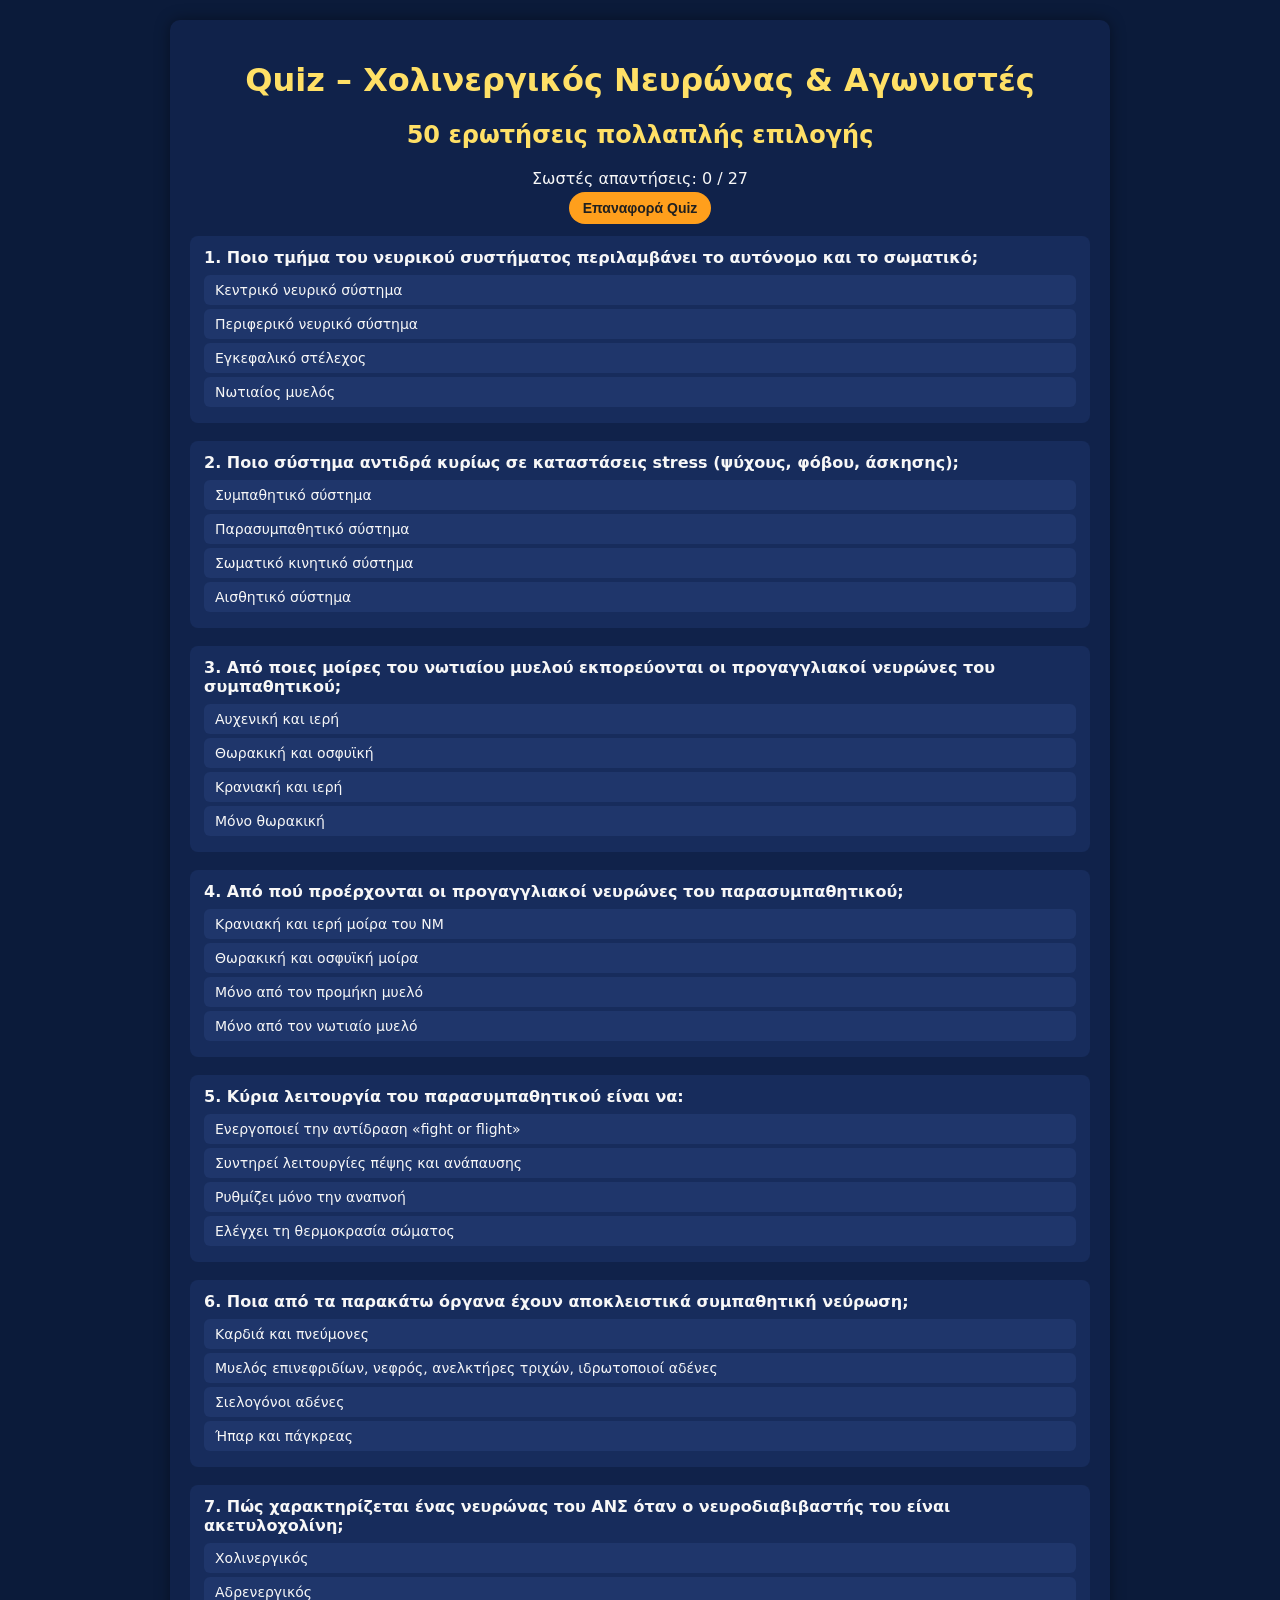
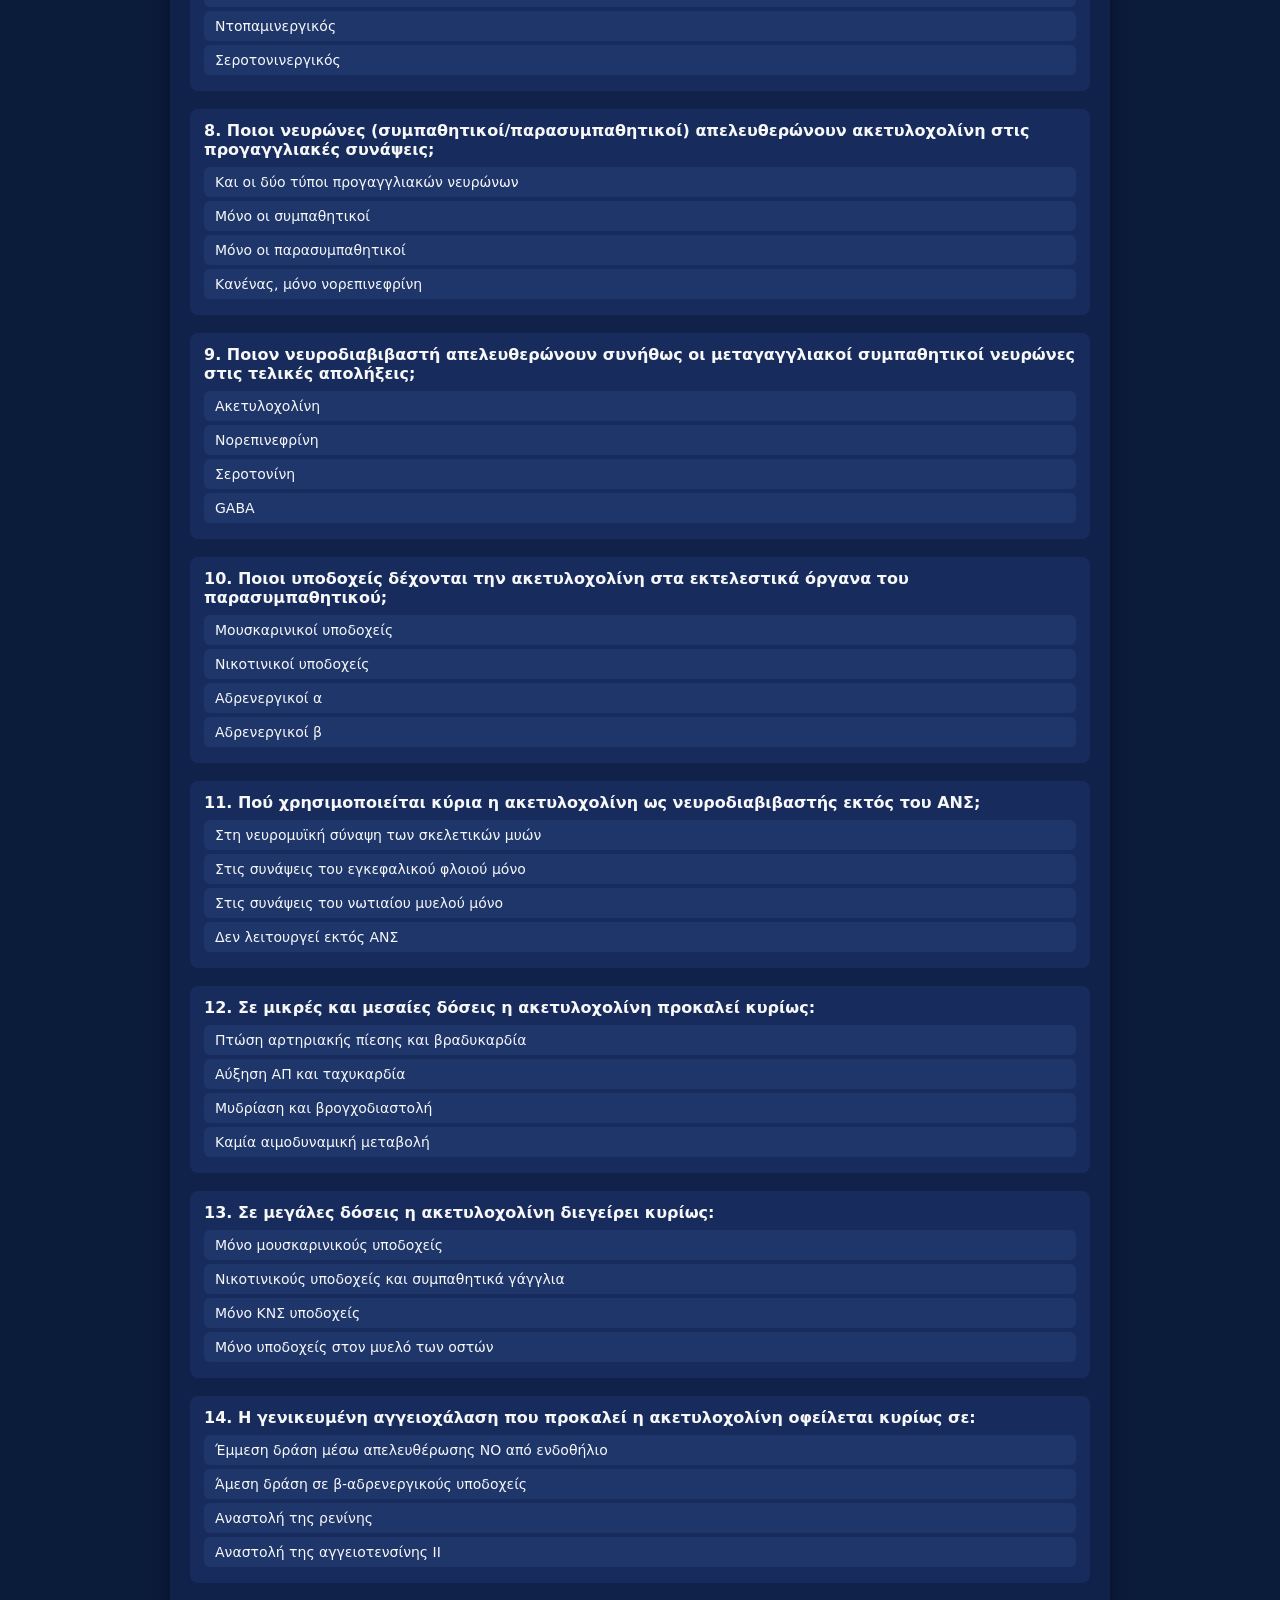
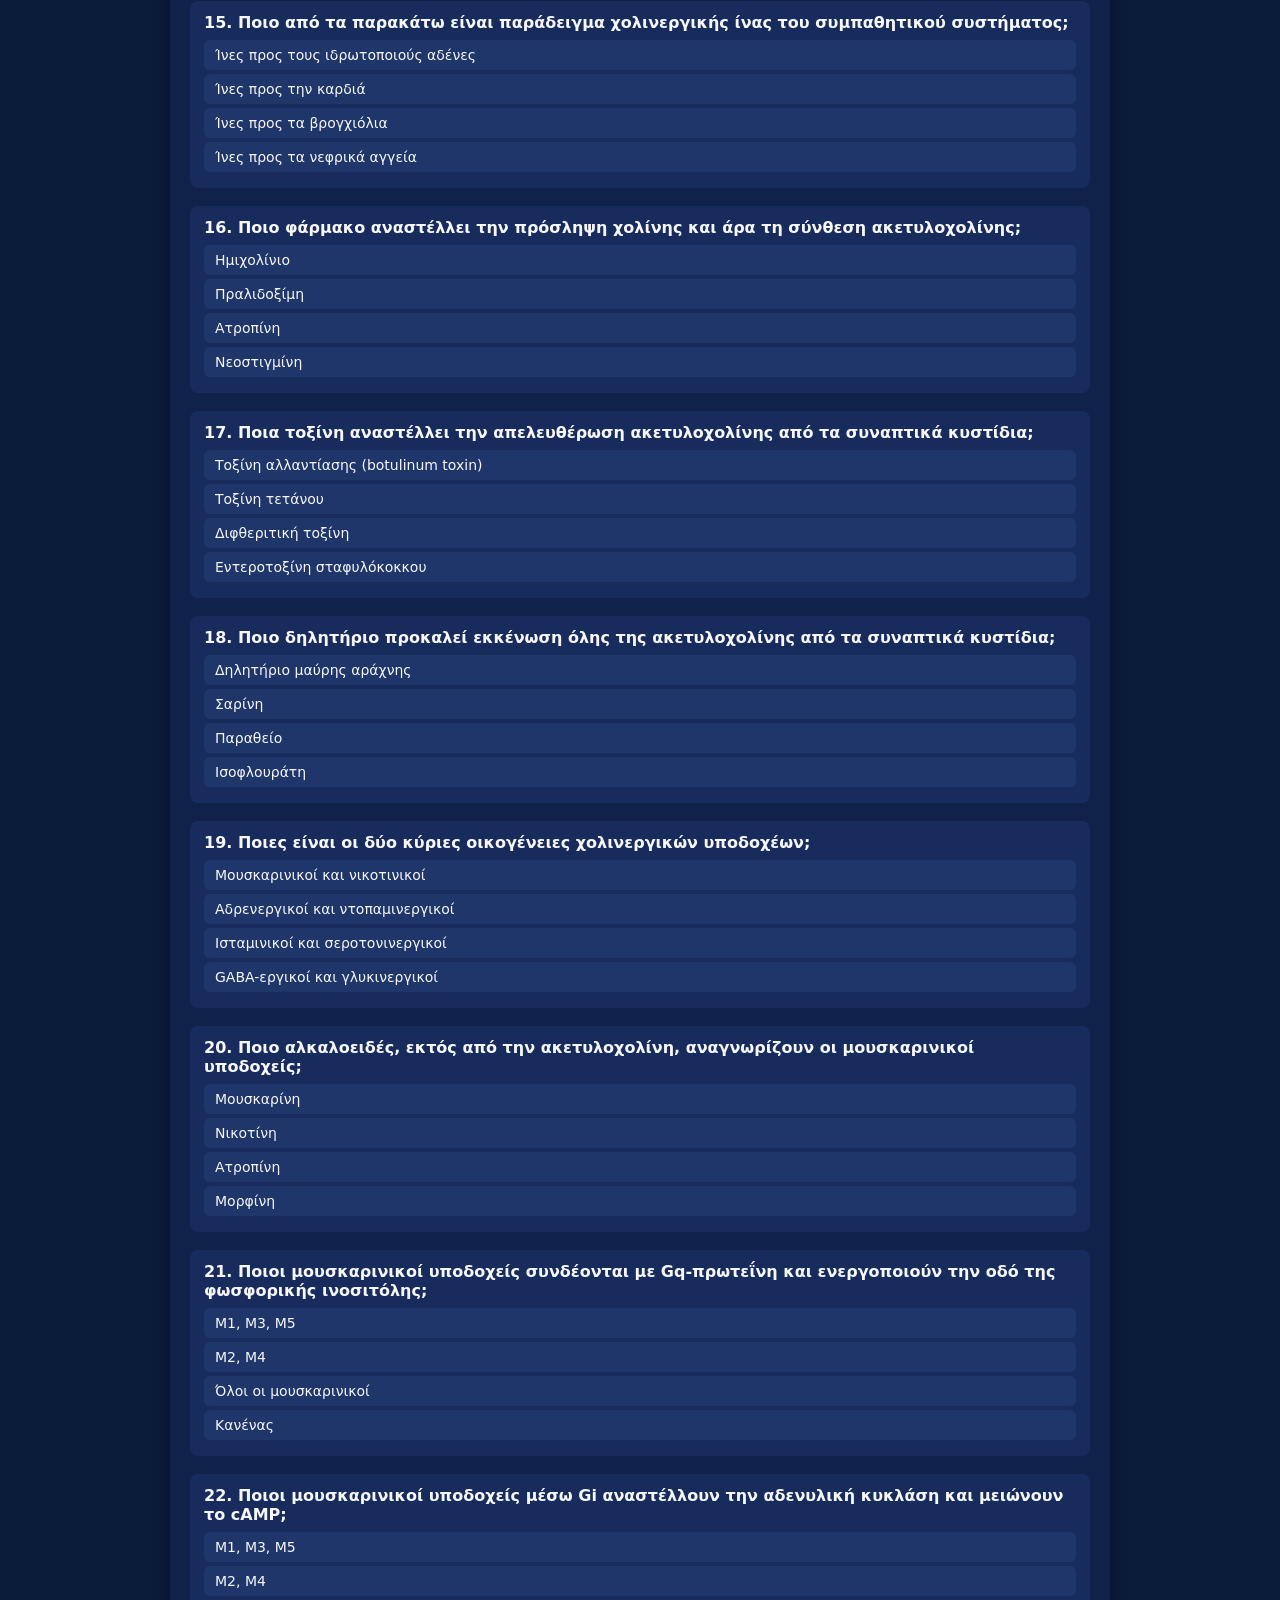
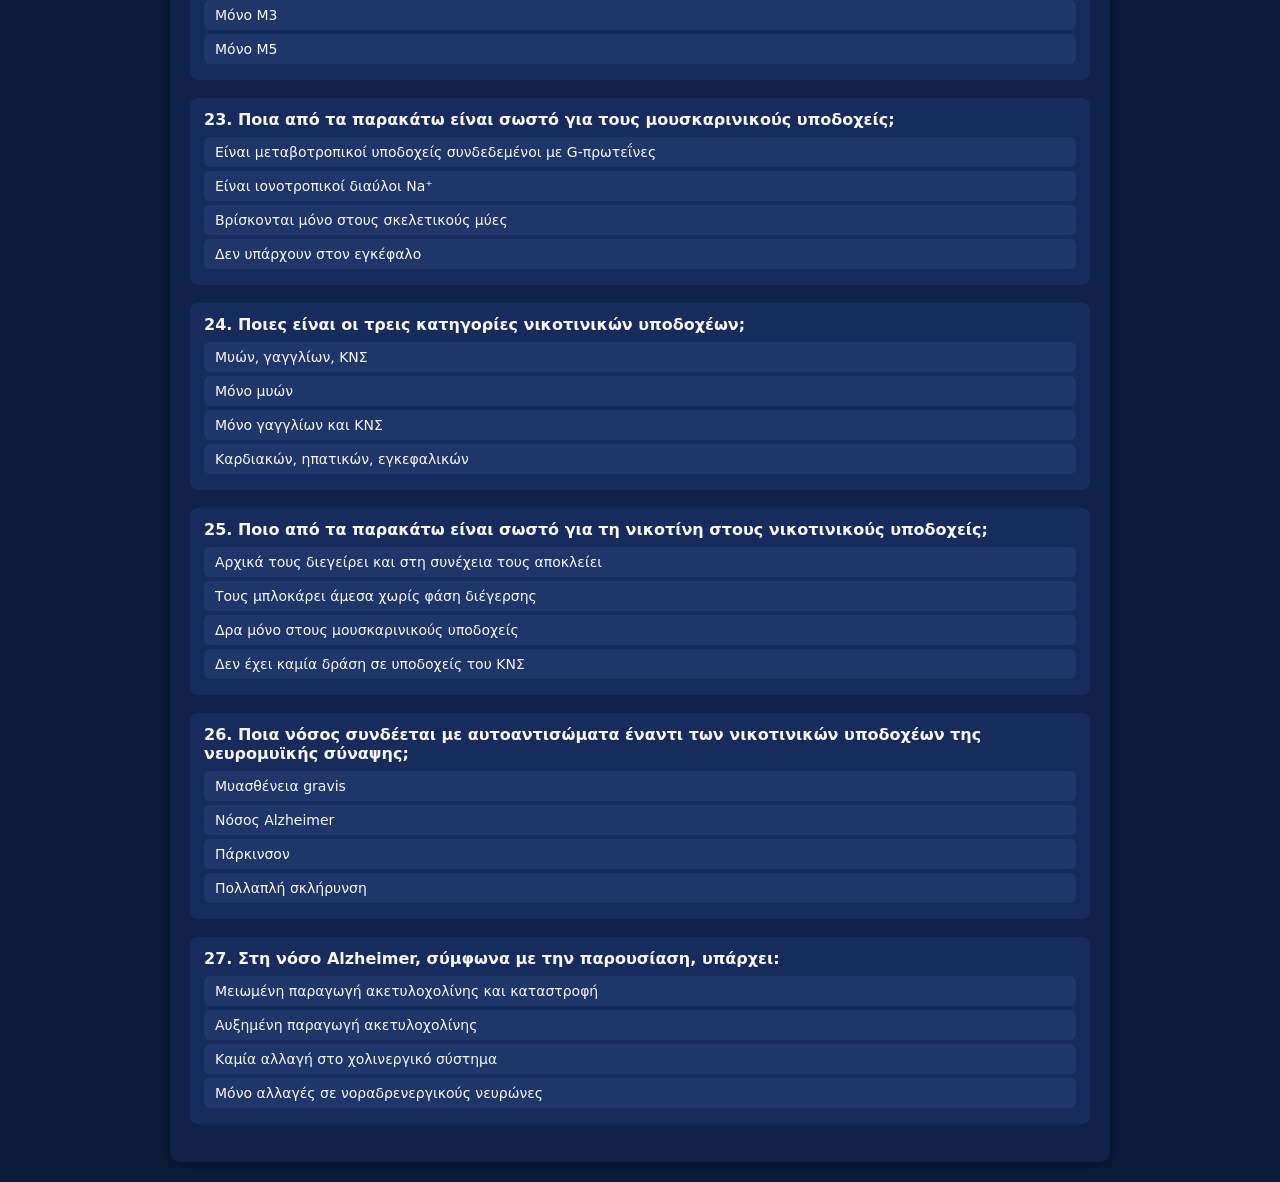
==== index.html @ ae6c9d4d "Add interactive behavior to quiz" ====
<!DOCTYPE html>
<html lang="el">
<head>
  <meta charset="UTF-8" />
  <title>Quiz – Χολινεργικός Νευρώνας & Αγωνιστές</title>
  <style>
    body {
      font-family: system-ui, -apple-system, BlinkMacSystemFont, "Segoe UI", sans-serif;
      background: #0b1b3a;
      color: #f7f7f7;
      margin: 0;
      padding: 20px;
    }
    h1, h2 {
      text-align: center;
      color: #ffe066;
    }
    .quiz-container {
      max-width: 900px;
      margin: 0 auto;
      background: #10224a;
      padding: 20px;
      border-radius: 10px;
      box-shadow: 0 0 15px rgba(0,0,0,0.4);
    }
    .question {
      margin-bottom: 18px;
      padding: 12px 14px;
      border-radius: 8px;
      background: #172c5c;
    }
    .question h3 {
      margin: 0 0 8px;
      font-size: 16px;
    }
    .options {
      list-style: none;
      padding: 0;
      margin: 0;
    }
    .option {
      margin: 4px 0;
      padding: 6px 10px;
      border-radius: 6px;
      background: #1f366b;
      cursor: pointer;
      border: 1px solid transparent;
      transition: background 0.2s, transform 0.1s, border 0.2s;
      font-size: 14px;
    }
    .option:hover {
      background: #26427f;
      transform: translateY(-1px);
    }
    .option.correct {
      background: #1f7a3a;
      border-color: #8fffae;
      color: #f9fff9;
    }
    .option.incorrect {
      background: #7a1f1f;
      border-color: #ff8f8f;
      color: #fff6f6;
    }
    .question.answered .option {
      cursor: default;
      pointer-events: none;
    }
    .feedback {
      margin-top: 4px;
      font-size: 13px;
      font-style: italic;
    }
    .feedback.correct-text {
      color: #8fffae;
    }
    .feedback.incorrect-text {
      color: #ffb3b3;
    }
    .score-box {
      text-align: center;
      margin: 16px 0 8px;
      font-size: 16px;
    }
    .btn {
      display: inline-block;
      margin: 4px;
      padding: 8px 14px;
      border-radius: 999px;
      border: none;
      cursor: pointer;
      background: #ff9f1c;
      color: #202020;
      font-weight: 600;
      font-size: 14px;
    }
    .btn:hover {
      background: #ffbf69;
    }
  </style>
</head>
<body>
  <div class="quiz-container">
    <h1>Quiz – Χολινεργικός Νευρώνας &amp; Αγωνιστές</h1>
    <h2>50 ερωτήσεις πολλαπλής επιλογής</h2>

    <div class="score-box">
      Σωστές απαντήσεις: <span id="score">0</span> / <span id="totalQuestions">0</span>
      <br />
      <button class="btn" id="resetBtn">Επαναφορά Quiz</button>
    </div>

    <!-- Q1 -->
    <div class="question" data-question-id="1">
      <h3>1. Ποιο τμήμα του νευρικού συστήματος περιλαμβάνει το αυτόνομο και το σωματικό;</h3>
      <ul class="options">
        <li class="option" data-correct="false">Κεντρικό νευρικό σύστημα</li>
        <li class="option" data-correct="true">Περιφερικό νευρικό σύστημα</li>
        <li class="option" data-correct="false">Εγκεφαλικό στέλεχος</li>
        <li class="option" data-correct="false">Νωτιαίος μυελός</li>
      </ul>
      <div class="feedback"></div>
    </div>

    <!-- Q2 -->
    <div class="question" data-question-id="2">
      <h3>2. Ποιο σύστημα αντιδρά κυρίως σε καταστάσεις stress (ψύχους, φόβου, άσκησης);</h3>
      <ul class="options">
        <li class="option" data-correct="true">Συμπαθητικό σύστημα</li>
        <li class="option" data-correct="false">Παρασυμπαθητικό σύστημα</li>
        <li class="option" data-correct="false">Σωματικό κινητικό σύστημα</li>
        <li class="option" data-correct="false">Αισθητικό σύστημα</li>
      </ul>
      <div class="feedback"></div>
    </div>

    <!-- Q3 -->
    <div class="question" data-question-id="3">
      <h3>3. Από ποιες μοίρες του νωτιαίου μυελού εκπορεύονται οι προγαγγλιακοί νευρώνες του συμπαθητικού;</h3>
      <ul class="options">
        <li class="option" data-correct="false">Αυχενική και ιερή</li>
        <li class="option" data-correct="true">Θωρακική και οσφυϊκή</li>
        <li class="option" data-correct="false">Κρανιακή και ιερή</li>
        <li class="option" data-correct="false">Μόνο θωρακική</li>
      </ul>
      <div class="feedback"></div>
    </div>

    <!-- Q4 -->
    <div class="question" data-question-id="4">
      <h3>4. Από πού προέρχονται οι προγαγγλιακοί νευρώνες του παρασυμπαθητικού;</h3>
      <ul class="options">
        <li class="option" data-correct="true">Κρανιακή και ιερή μοίρα του ΝΜ</li>
        <li class="option" data-correct="false">Θωρακική και οσφυϊκή μοίρα</li>
        <li class="option" data-correct="false">Μόνο από τον προμήκη μυελό</li>
        <li class="option" data-correct="false">Μόνο από τον νωτιαίο μυελό</li>
      </ul>
      <div class="feedback"></div>
    </div>

    <!-- Q5 -->
    <div class="question" data-question-id="5">
      <h3>5. Κύρια λειτουργία του παρασυμπαθητικού είναι να:</h3>
      <ul class="options">
        <li class="option" data-correct="false">Ενεργοποιεί την αντίδραση «fight or flight»</li>
        <li class="option" data-correct="true">Συντηρεί λειτουργίες πέψης και ανάπαυσης</li>
        <li class="option" data-correct="false">Ρυθμίζει μόνο την αναπνοή</li>
        <li class="option" data-correct="false">Ελέγχει τη θερμοκρασία σώματος</li>
      </ul>
      <div class="feedback"></div>
    </div>

    <!-- Q6 -->
    <div class="question" data-question-id="6">
      <h3>6. Ποια από τα παρακάτω όργανα έχουν αποκλειστικά συμπαθητική νεύρωση;</h3>
      <ul class="options">
        <li class="option" data-correct="false">Καρδιά και πνεύμονες</li>
        <li class="option" data-correct="true">Μυελός επινεφριδίων, νεφρός, ανελκτήρες τριχών, ιδρωτοποιοί αδένες</li>
        <li class="option" data-correct="false">Σιελογόνοι αδένες</li>
        <li class="option" data-correct="false">Ήπαρ και πάγκρεας</li>
      </ul>
      <div class="feedback"></div>
    </div>

    <!-- Q7 -->
    <div class="question" data-question-id="7">
      <h3>7. Πώς χαρακτηρίζεται ένας νευρώνας του ΑΝΣ όταν ο νευροδιαβιβαστής του είναι ακετυλοχολίνη;</h3>
      <ul class="options">
        <li class="option" data-correct="true">Χολινεργικός</li>
        <li class="option" data-correct="false">Αδρενεργικός</li>
        <li class="option" data-correct="false">Ντοπαμινεργικός</li>
        <li class="option" data-correct="false">Σεροτονινεργικός</li>
      </ul>
      <div class="feedback"></div>
    </div>

    <!-- Q8 -->
    <div class="question" data-question-id="8">
      <h3>8. Ποιοι νευρώνες (συμπαθητικοί/παρασυμπαθητικοί) απελευθερώνουν ακετυλοχολίνη στις προγαγγλιακές συνάψεις;</h3>
      <ul class="options">
        <li class="option" data-correct="true">Και οι δύο τύποι προγαγγλιακών νευρώνων</li>
        <li class="option" data-correct="false">Μόνο οι συμπαθητικοί</li>
        <li class="option" data-correct="false">Μόνο οι παρασυμπαθητικοί</li>
        <li class="option" data-correct="false">Κανένας, μόνο νορεπινεφρίνη</li>
      </ul>
      <div class="feedback"></div>
    </div>

    <!-- Q9 -->
    <div class="question" data-question-id="9">
      <h3>9. Ποιον νευροδιαβιβαστή απελευθερώνουν συνήθως οι μεταγαγγλιακοί συμπαθητικοί νευρώνες στις τελικές απολήξεις;</h3>
      <ul class="options">
        <li class="option" data-correct="false">Ακετυλοχολίνη</li>
        <li class="option" data-correct="true">Νορεπινεφρίνη</li>
        <li class="option" data-correct="false">Σεροτονίνη</li>
        <li class="option" data-correct="false">GABA</li>
      </ul>
      <div class="feedback"></div>
    </div>

    <!-- Q10 -->
    <div class="question" data-question-id="10">
      <h3>10. Ποιοι υποδοχείς δέχονται την ακετυλοχολίνη στα εκτελεστικά όργανα του παρασυμπαθητικού;</h3>
      <ul class="options">
        <li class="option" data-correct="true">Μουσκαρινικοί υποδοχείς</li>
        <li class="option" data-correct="false">Νικοτινικοί υποδοχείς</li>
        <li class="option" data-correct="false">Αδρενεργικοί α</li>
        <li class="option" data-correct="false">Αδρενεργικοί β</li>
      </ul>
      <div class="feedback"></div>
    </div>

    <!-- Q11 -->
    <div class="question" data-question-id="11">
      <h3>11. Πού χρησιμοποιείται κύρια η ακετυλοχολίνη ως νευροδιαβιβαστής εκτός του ΑΝΣ;</h3>
      <ul class="options">
        <li class="option" data-correct="true">Στη νευρομυϊκή σύναψη των σκελετικών μυών</li>
        <li class="option" data-correct="false">Στις συνάψεις του εγκεφαλικού φλοιού μόνο</li>
        <li class="option" data-correct="false">Στις συνάψεις του νωτιαίου μυελού μόνο</li>
        <li class="option" data-correct="false">Δεν λειτουργεί εκτός ΑΝΣ</li>
      </ul>
      <div class="feedback"></div>
    </div>

    <!-- Q12 -->
    <div class="question" data-question-id="12">
      <h3>12. Σε μικρές και μεσαίες δόσεις η ακετυλοχολίνη προκαλεί κυρίως:</h3>
      <ul class="options">
        <li class="option" data-correct="true">Πτώση αρτηριακής πίεσης και βραδυκαρδία</li>
        <li class="option" data-correct="false">Αύξηση ΑΠ και ταχυκαρδία</li>
        <li class="option" data-correct="false">Μυδρίαση και βρογχοδιαστολή</li>
        <li class="option" data-correct="false">Καμία αιμοδυναμική μεταβολή</li>
      </ul>
      <div class="feedback"></div>
    </div>

    <!-- Q13 -->
    <div class="question" data-question-id="13">
      <h3>13. Σε μεγάλες δόσεις η ακετυλοχολίνη διεγείρει κυρίως:</h3>
      <ul class="options">
        <li class="option" data-correct="false">Μόνο μουσκαρινικούς υποδοχείς</li>
        <li class="option" data-correct="true">Νικοτινικούς υποδοχείς και συμπαθητικά γάγγλια</li>
        <li class="option" data-correct="false">Μόνο ΚΝΣ υποδοχείς</li>
        <li class="option" data-correct="false">Μόνο υποδοχείς στον μυελό των οστών</li>
      </ul>
      <div class="feedback"></div>
    </div>

    <!-- Q14 -->
    <div class="question" data-question-id="14">
      <h3>14. Η γενικευμένη αγγειοχάλαση που προκαλεί η ακετυλοχολίνη οφείλεται κυρίως σε:</h3>
      <ul class="options">
        <li class="option" data-correct="true">Έμμεση δράση μέσω απελευθέρωσης ΝΟ από ενδοθήλιο</li>
        <li class="option" data-correct="false">Άμεση δράση σε β-αδρενεργικούς υποδοχείς</li>
        <li class="option" data-correct="false">Αναστολή της ρενίνης</li>
        <li class="option" data-correct="false">Αναστολή της αγγειοτενσίνης ΙΙ</li>
      </ul>
      <div class="feedback"></div>
    </div>

    <!-- Q15 -->
    <div class="question" data-question-id="15">
      <h3>15. Ποιο από τα παρακάτω είναι παράδειγμα χολινεργικής ίνας του συμπαθητικού συστήματος;</h3>
      <ul class="options">
        <li class="option" data-correct="true">Ίνες προς τους ιδρωτοποιούς αδένες</li>
        <li class="option" data-correct="false">Ίνες προς την καρδιά</li>
        <li class="option" data-correct="false">Ίνες προς τα βρογχιόλια</li>
        <li class="option" data-correct="false">Ίνες προς τα νεφρικά αγγεία</li>
      </ul>
      <div class="feedback"></div>
    </div>

    <!-- Q16 -->
    <div class="question" data-question-id="16">
      <h3>16. Ποιο φάρμακο αναστέλλει την πρόσληψη χολίνης και άρα τη σύνθεση ακετυλοχολίνης;</h3>
      <ul class="options">
        <li class="option" data-correct="true">Ημιχολίνιο</li>
        <li class="option" data-correct="false">Πραλιδοξίμη</li>
        <li class="option" data-correct="false">Ατροπίνη</li>
        <li class="option" data-correct="false">Νεοστιγμίνη</li>
      </ul>
      <div class="feedback"></div>
    </div>

    <!-- Q17 -->
    <div class="question" data-question-id="17">
      <h3>17. Ποια τοξίνη αναστέλλει την απελευθέρωση ακετυλοχολίνης από τα συναπτικά κυστίδια;</h3>
      <ul class="options">
        <li class="option" data-correct="true">Τοξίνη αλλαντίασης (botulinum toxin)</li>
        <li class="option" data-correct="false">Τοξίνη τετάνου</li>
        <li class="option" data-correct="false">Διφθεριτική τοξίνη</li>
        <li class="option" data-correct="false">Εντεροτοξίνη σταφυλόκοκκου</li>
      </ul>
      <div class="feedback"></div>
    </div>

    <!-- Q18 -->
    <div class="question" data-question-id="18">
      <h3>18. Ποιο δηλητήριο προκαλεί εκκένωση όλης της ακετυλοχολίνης από τα συναπτικά κυστίδια;</h3>
      <ul class="options">
        <li class="option" data-correct="true">Δηλητήριο μαύρης αράχνης</li>
        <li class="option" data-correct="false">Σαρίνη</li>
        <li class="option" data-correct="false">Παραθείο</li>
        <li class="option" data-correct="false">Ισοφλουράτη</li>
      </ul>
      <div class="feedback"></div>
    </div>

    <!-- Q19 -->
    <div class="question" data-question-id="19">
      <h3>19. Ποιες είναι οι δύο κύριες οικογένειες χολινεργικών υποδοχέων;</h3>
      <ul class="options">
        <li class="option" data-correct="true">Μουσκαρινικοί και νικοτινικοί</li>
        <li class="option" data-correct="false">Αδρενεργικοί και ντοπαμινεργικοί</li>
        <li class="option" data-correct="false">Ισταμινικοί και σεροτονινεργικοί</li>
        <li class="option" data-correct="false">GABA-εργικοί και γλυκινεργικοί</li>
      </ul>
      <div class="feedback"></div>
    </div>

    <!-- Q20 -->
    <div class="question" data-question-id="20">
      <h3>20. Ποιο αλκαλοειδές, εκτός από την ακετυλοχολίνη, αναγνωρίζουν οι μουσκαρινικοί υποδοχείς;</h3>
      <ul class="options">
        <li class="option" data-correct="true">Μουσκαρίνη</li>
        <li class="option" data-correct="false">Νικοτίνη</li>
        <li class="option" data-correct="false">Ατροπίνη</li>
        <li class="option" data-correct="false">Μορφίνη</li>
      </ul>
      <div class="feedback"></div>
    </div>

    <!-- Q21 -->
    <div class="question" data-question-id="21">
      <h3>21. Ποιοι μουσκαρινικοί υποδοχείς συνδέονται με Gq-πρωτεΐνη και ενεργοποιούν την οδό της φωσφορικής ινοσιτόλης;</h3>
      <ul class="options">
        <li class="option" data-correct="true">M1, M3, M5</li>
        <li class="option" data-correct="false">M2, M4</li>
        <li class="option" data-correct="false">Όλοι οι μουσκαρινικοί</li>
        <li class="option" data-correct="false">Κανένας</li>
      </ul>
      <div class="feedback"></div>
    </div>

    <!-- Q22 -->
    <div class="question" data-question-id="22">
      <h3>22. Ποιοι μουσκαρινικοί υποδοχείς μέσω Gi αναστέλλουν την αδενυλική κυκλάση και μειώνουν το cAMP;</h3>
      <ul class="options">
        <li class="option" data-correct="false">M1, M3, M5</li>
        <li class="option" data-correct="true">M2, M4</li>
        <li class="option" data-correct="false">Μόνο M3</li>
        <li class="option" data-correct="false">Μόνο M5</li>
      </ul>
      <div class="feedback"></div>
    </div>

    <!-- Q23 -->
    <div class="question" data-question-id="23">
      <h3>23. Ποια από τα παρακάτω είναι σωστό για τους μουσκαρινικούς υποδοχείς;</h3>
      <ul class="options">
        <li class="option" data-correct="true">Είναι μεταβοτροπικοί υποδοχείς συνδεδεμένοι με G-πρωτεΐνες</li>
        <li class="option" data-correct="false">Είναι ιονοτροπικοί διαύλοι Na⁺</li>
        <li class="option" data-correct="false">Βρίσκονται μόνο στους σκελετικούς μύες</li>
        <li class="option" data-correct="false">Δεν υπάρχουν στον εγκέφαλο</li>
      </ul>
      <div class="feedback"></div>
    </div>

    <!-- Q24 -->
    <div class="question" data-question-id="24">
      <h3>24. Ποιες είναι οι τρεις κατηγορίες νικοτινικών υποδοχέων;</h3>
      <ul class="options">
        <li class="option" data-correct="true">Μυών, γαγγλίων, ΚΝΣ</li>
        <li class="option" data-correct="false">Μόνο μυών</li>
        <li class="option" data-correct="false">Μόνο γαγγλίων και ΚΝΣ</li>
        <li class="option" data-correct="false">Καρδιακών, ηπατικών, εγκεφαλικών</li>
      </ul>
      <div class="feedback"></div>
    </div>

    <!-- Q25 -->
    <div class="question" data-question-id="25">
      <h3>25. Ποιο από τα παρακάτω είναι σωστό για τη νικοτίνη στους νικοτινικούς υποδοχείς;</h3>
      <ul class="options">
        <li class="option" data-correct="true">Αρχικά τους διεγείρει και στη συνέχεια τους αποκλείει</li>
        <li class="option" data-correct="false">Τους μπλοκάρει άμεσα χωρίς φάση διέγερσης</li>
        <li class="option" data-correct="false">Δρα μόνο στους μουσκαρινικούς υποδοχείς</li>
        <li class="option" data-correct="false">Δεν έχει καμία δράση σε υποδοχείς του ΚΝΣ</li>
      </ul>
      <div class="feedback"></div>
    </div>

    <!-- Q26 -->
    <div class="question" data-question-id="26">
      <h3>26. Ποια νόσος συνδέεται με αυτοαντισώματα έναντι των νικοτινικών υποδοχέων της νευρομυϊκής σύναψης;</h3>
      <ul class="options">
        <li class="option" data-correct="true">Μυασθένεια gravis</li>
        <li class="option" data-correct="false">Νόσος Alzheimer</li>
        <li class="option" data-correct="false">Πάρκινσον</li>
        <li class="option" data-correct="false">Πολλαπλή σκλήρυνση</li>
      </ul>
      <div class="feedback"></div>
    </div>

    <!-- Q27 -->
    <div class="question" data-question-id="27">
      <h3>27. Στη νόσο Alzheimer, σύμφωνα με την παρουσίαση, υπάρχει:</h3>
      <ul class="options">
        <li class="option" data-correct="true">Μειωμένη παραγωγή ακετυλοχολίνης και καταστροφή</li>
        <li class="option" data-correct="false">Αυξημένη παραγωγή ακετυλοχολίνης</li>
        <li class="option" data-correct="false">Καμία αλλαγή στο χολινεργικό σύστημα</li>
        <li class="option" data-correct="false">Μόνο αλλαγές σε νοραδρενεργικούς νευρώνες</li>
      </ul>
      <div class="feedback"></div>
    </div>

  </div>

  <script>
    const questions = Array.from(document.querySelectorAll('.question'));
    const scoreSpan = document.getElementById('score');
    const totalSpan = document.getElementById('totalQuestions');
    const resetBtn = document.getElementById('resetBtn');

    let score = 0;
    const totalQuestions = questions.length;
    totalSpan.textContent = totalQuestions;

    const updateScore = () => {
      scoreSpan.textContent = score;
    };

    const addFeedbackText = (feedbackEl, isCorrect) => {
      feedbackEl.textContent = isCorrect ? 'Σωστή απάντηση!' : 'Λάθος απάντηση. Δείτε την σωστή επιλογή.';
      feedbackEl.classList.remove('correct-text', 'incorrect-text');
      feedbackEl.classList.add(isCorrect ? 'correct-text' : 'incorrect-text');
    };

    const handleOptionClick = (event) => {
      const option = event.currentTarget;
      const question = option.closest('.question');

      if (question.classList.contains('answered')) {
        return;
      }

      const isCorrect = option.dataset.correct === 'true';
      const feedbackEl = question.querySelector('.feedback');

      question.classList.add('answered');
      option.classList.add(isCorrect ? 'correct' : 'incorrect');

      if (!isCorrect) {
        const correctOption = question.querySelector('.option[data-correct="true"]');
        if (correctOption) {
          correctOption.classList.add('correct');
        }
      } else {
        score += 1;
        updateScore();
      }

      addFeedbackText(feedbackEl, isCorrect);
    };

    const resetQuiz = () => {
      score = 0;
      updateScore();

      questions.forEach((question) => {
        question.classList.remove('answered');
        const feedbackEl = question.querySelector('.feedback');
        feedbackEl.textContent = '';
        feedbackEl.classList.remove('correct-text', 'incorrect-text');

        question.querySelectorAll('.option').forEach((option) => {
          option.classList.remove('correct', 'incorrect');
        });
      });
    };

    questions.forEach((question) => {
      question.querySelectorAll('.option').forEach((option) => {
        option.addEventListener('click', handleOptionClick);
      });
    });

    resetBtn.addEventListener('click', resetQuiz);
  </script>
</body>
</html>
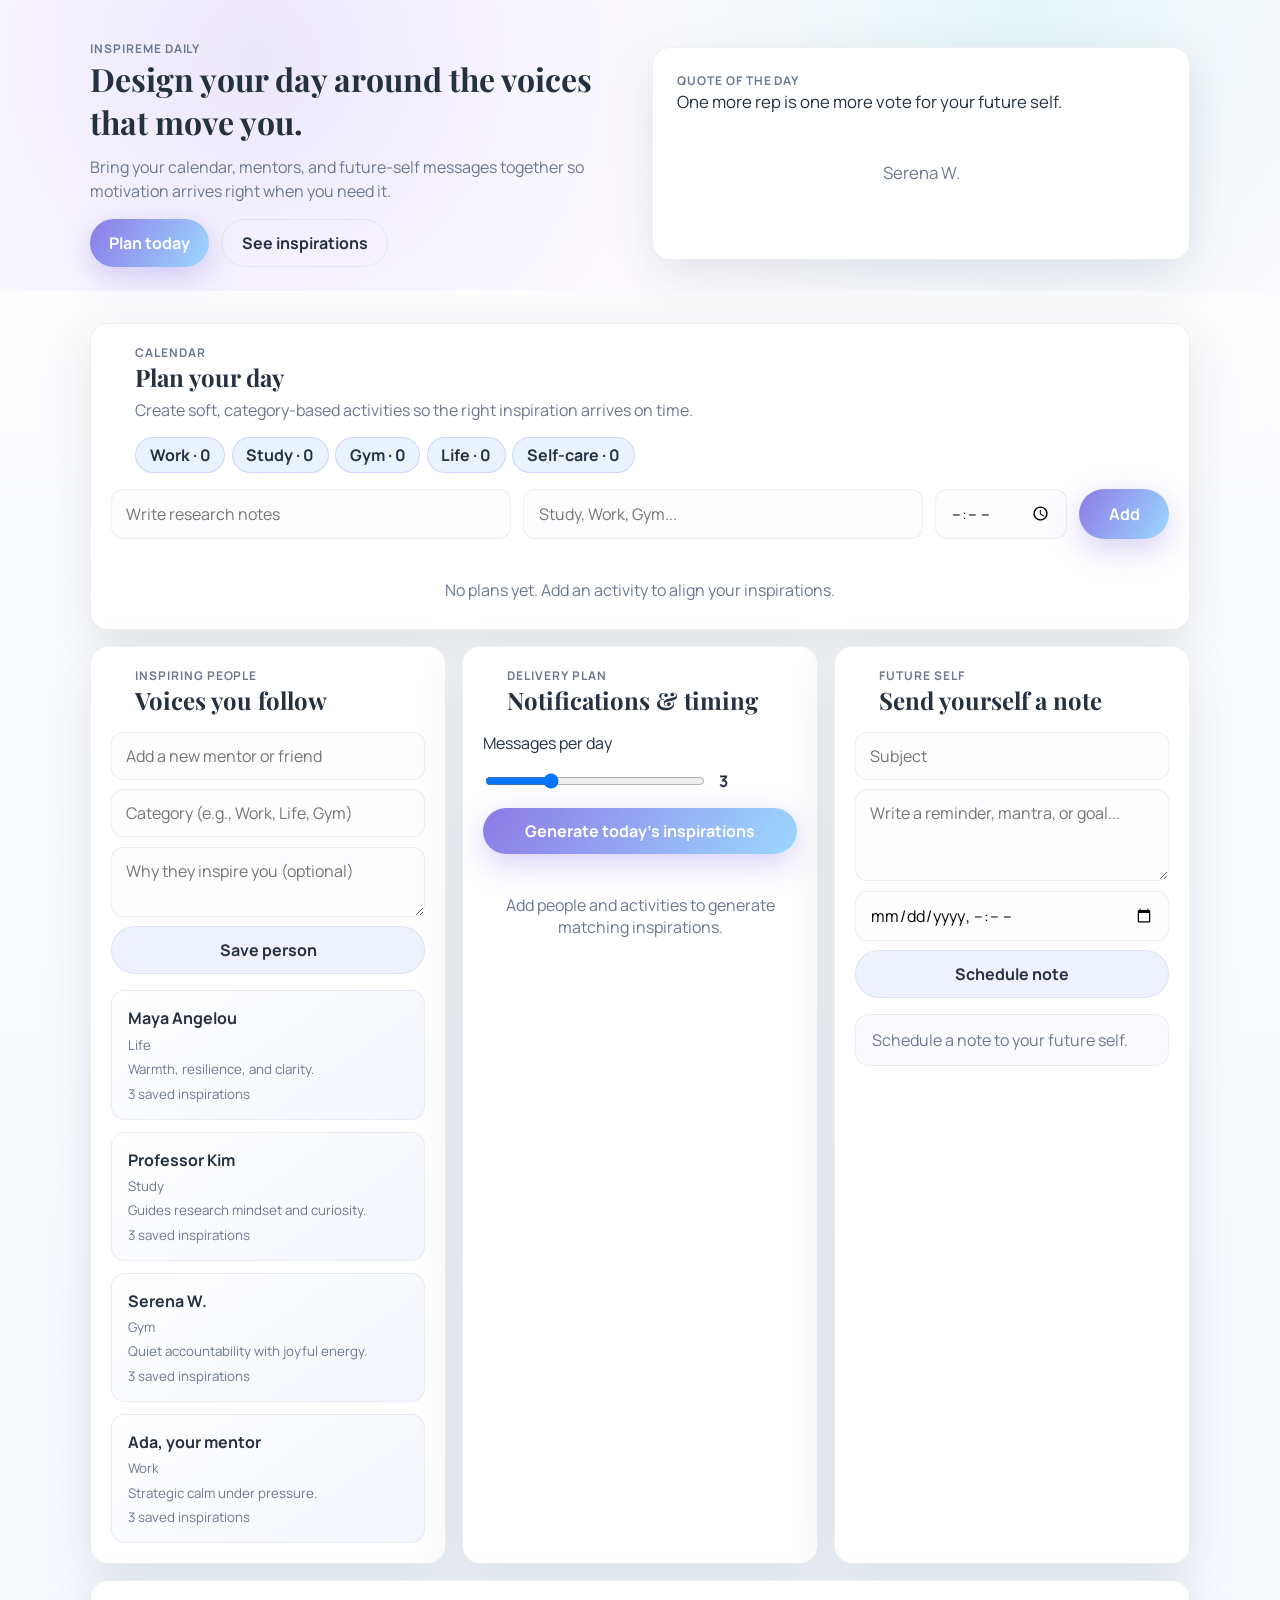
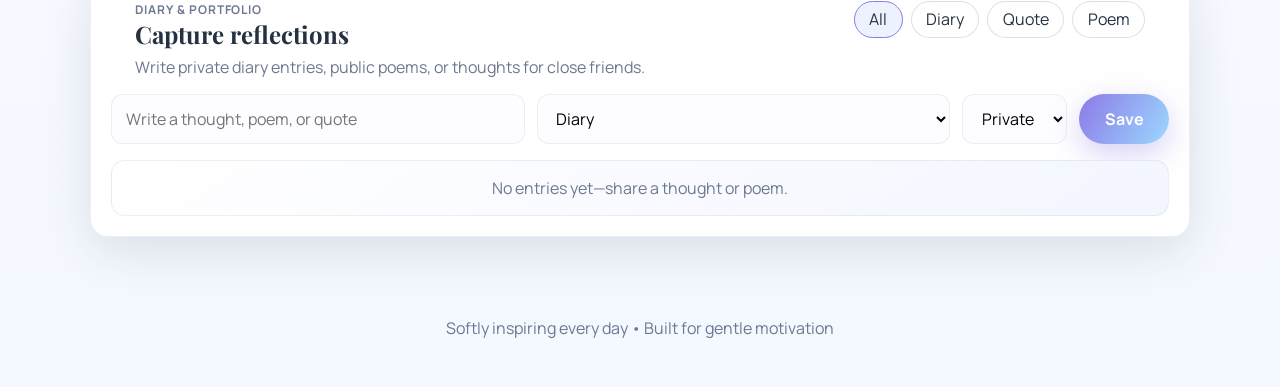
==== commit bb3d871e: "Add local run helper" ====
--- a/index.html
+++ b/index.html
@@ -1,511 +1,144 @@
 <!DOCTYPE html>
-<html lang="el">
+<html lang="en">
 <head>
   <meta charset="UTF-8" />
-  <title>Quiz – Χολινεργικός Νευρώνας & Αγωνιστές</title>
-  <style>
-    body {
-      font-family: system-ui, -apple-system, BlinkMacSystemFont, "Segoe UI", sans-serif;
-      background: #0b1b3a;
-      color: #f7f7f7;
-      margin: 0;
-      padding: 20px;
-    }
-    h1, h2 {
-      text-align: center;
-      color: #ffe066;
-    }
-    .quiz-container {
-      max-width: 900px;
-      margin: 0 auto;
-      background: #10224a;
-      padding: 20px;
-      border-radius: 10px;
-      box-shadow: 0 0 15px rgba(0,0,0,0.4);
-    }
-    .question {
-      margin-bottom: 18px;
-      padding: 12px 14px;
-      border-radius: 8px;
-      background: #172c5c;
-    }
-    .question h3 {
-      margin: 0 0 8px;
-      font-size: 16px;
-    }
-    .options {
-      list-style: none;
-      padding: 0;
-      margin: 0;
-    }
-    .option {
-      margin: 4px 0;
-      padding: 6px 10px;
-      border-radius: 6px;
-      background: #1f366b;
-      cursor: pointer;
-      border: 1px solid transparent;
-      transition: background 0.2s, transform 0.1s, border 0.2s;
-      font-size: 14px;
-    }
-    .option:hover {
-      background: #26427f;
-      transform: translateY(-1px);
-    }
-    .option.correct {
-      background: #1f7a3a;
-      border-color: #8fffae;
-      color: #f9fff9;
-    }
-    .option.incorrect {
-      background: #7a1f1f;
-      border-color: #ff8f8f;
-      color: #fff6f6;
-    }
-    .question.answered .option {
-      cursor: default;
-      pointer-events: none;
-    }
-    .feedback {
-      margin-top: 4px;
-      font-size: 13px;
-      font-style: italic;
-    }
-    .feedback.correct-text {
-      color: #8fffae;
-    }
-    .feedback.incorrect-text {
-      color: #ffb3b3;
-    }
-    .score-box {
-      text-align: center;
-      margin: 16px 0 8px;
-      font-size: 16px;
-    }
-    .btn {
-      display: inline-block;
-      margin: 4px;
-      padding: 8px 14px;
-      border-radius: 999px;
-      border: none;
-      cursor: pointer;
-      background: #ff9f1c;
-      color: #202020;
-      font-weight: 600;
-      font-size: 14px;
-    }
-    .btn:hover {
-      background: #ffbf69;
-    }
-  </style>
+  <meta name="viewport" content="width=device-width, initial-scale=1.0" />
+  <title>InspireMe Daily</title>
+  <link rel="preconnect" href="https://fonts.googleapis.com" />
+  <link rel="preconnect" href="https://fonts.gstatic.com" crossorigin />
+  <link href="https://fonts.googleapis.com/css2?family=Manrope:wght@400;500;600;700&family=Playfair+Display:wght@600;700&display=swap" rel="stylesheet" />
+  <link rel="stylesheet" href="styles.css" />
 </head>
 <body>
-  <div class="quiz-container">
-    <h1>Quiz – Χολινεργικός Νευρώνας &amp; Αγωνιστές</h1>
-    <h2>50 ερωτήσεις πολλαπλής επιλογής</h2>
+  <header class="hero">
+    <div class="hero__content">
+      <div>
+        <p class="eyebrow">InspireMe Daily</p>
+        <h1>Design your day around the voices that move you.</h1>
+        <p class="subtitle">Bring your calendar, mentors, and future-self messages together so motivation arrives right when you need it.</p>
+        <div class="hero__actions">
+          <button class="primary" data-scroll="schedule">Plan today</button>
+          <button class="ghost" data-scroll="notifications">See inspirations</button>
+        </div>
+      </div>
+      <div class="quote-tile" aria-live="polite">
+        <p class="eyebrow">Quote of the day</p>
+        <blockquote id="quote-of-day">
+          <p>Loading a spark...</p>
+          <footer><span id="quote-author"></span></footer>
+        </blockquote>
+      </div>
+    </div>
+  </header>
 
-    <div class="score-box">
-      Σωστές απαντήσεις: <span id="score">0</span> / <span id="totalQuestions">0</span>
-      <br />
-      <button class="btn" id="resetBtn">Επαναφορά Quiz</button>
-    </div>
+  <main>
+    <section class="grid" id="schedule">
+      <article class="card wide">
+        <header class="card__header">
+          <div>
+            <p class="eyebrow">Calendar</p>
+            <h2>Plan your day</h2>
+            <p class="hint">Create soft, category-based activities so the right inspiration arrives on time.</p>
+          </div>
+          <div class="pill-group" id="category-pills"></div>
+        </header>
+        <form id="activity-form" class="inline-form" autocomplete="off">
+          <label class="sr-only" for="activity-title">Activity</label>
+          <input id="activity-title" name="title" type="text" placeholder="Write research notes" required />
+          <label class="sr-only" for="activity-category">Category</label>
+          <input id="activity-category" name="category" type="text" placeholder="Study, Work, Gym..." list="category-list" required />
+          <datalist id="category-list"></datalist>
+          <label class="sr-only" for="activity-time">Time</label>
+          <input id="activity-time" name="time" type="time" required />
+          <button class="primary" type="submit">Add</button>
+        </form>
+        <ul class="list" id="activity-list" aria-live="polite"></ul>
+        <p class="empty" id="empty-activities">No plans yet. Add an activity to align your inspirations.</p>
+      </article>
 
-    <!-- Q1 -->
-    <div class="question" data-question-id="1">
-      <h3>1. Ποιο τμήμα του νευρικού συστήματος περιλαμβάνει το αυτόνομο και το σωματικό;</h3>
-      <ul class="options">
-        <li class="option" data-correct="false">Κεντρικό νευρικό σύστημα</li>
-        <li class="option" data-correct="true">Περιφερικό νευρικό σύστημα</li>
-        <li class="option" data-correct="false">Εγκεφαλικό στέλεχος</li>
-        <li class="option" data-correct="false">Νωτιαίος μυελός</li>
-      </ul>
-      <div class="feedback"></div>
-    </div>
+      <article class="card" id="people">
+        <header>
+          <p class="eyebrow">Inspiring people</p>
+          <h2>Voices you follow</h2>
+        </header>
+        <form id="person-form" class="stacked">
+          <input name="name" type="text" placeholder="Add a new mentor or friend" required />
+          <input name="category" type="text" placeholder="Category (e.g., Work, Life, Gym)" required />
+          <textarea name="notes" rows="2" placeholder="Why they inspire you (optional)"></textarea>
+          <button class="secondary" type="submit">Save person</button>
+        </form>
+        <ul class="tiles" id="person-grid" aria-live="polite"></ul>
+      </article>
 
-    <!-- Q2 -->
-    <div class="question" data-question-id="2">
-      <h3>2. Ποιο σύστημα αντιδρά κυρίως σε καταστάσεις stress (ψύχους, φόβου, άσκησης);</h3>
-      <ul class="options">
-        <li class="option" data-correct="true">Συμπαθητικό σύστημα</li>
-        <li class="option" data-correct="false">Παρασυμπαθητικό σύστημα</li>
-        <li class="option" data-correct="false">Σωματικό κινητικό σύστημα</li>
-        <li class="option" data-correct="false">Αισθητικό σύστημα</li>
-      </ul>
-      <div class="feedback"></div>
-    </div>
+      <article class="card" id="notifications">
+        <header>
+          <p class="eyebrow">Delivery plan</p>
+          <h2>Notifications & timing</h2>
+        </header>
+        <div class="control-row">
+          <label for="notifications-count">Messages per day</label>
+          <div class="range-wrap">
+            <input id="notifications-count" type="range" min="1" max="8" value="3" />
+            <output id="count-display">3</output>
+          </div>
+        </div>
+        <button class="primary" id="generate-plan" type="button">Generate today's inspirations</button>
+        <ul class="list" id="notification-list" aria-live="polite"></ul>
+        <p class="empty" id="empty-plan">Add people and activities to generate matching inspirations.</p>
+      </article>
 
-    <!-- Q3 -->
-    <div class="question" data-question-id="3">
-      <h3>3. Από ποιες μοίρες του νωτιαίου μυελού εκπορεύονται οι προγαγγλιακοί νευρώνες του συμπαθητικού;</h3>
-      <ul class="options">
-        <li class="option" data-correct="false">Αυχενική και ιερή</li>
-        <li class="option" data-correct="true">Θωρακική και οσφυϊκή</li>
-        <li class="option" data-correct="false">Κρανιακή και ιερή</li>
-        <li class="option" data-correct="false">Μόνο θωρακική</li>
-      </ul>
-      <div class="feedback"></div>
-    </div>
+      <article class="card" id="future-self">
+        <header>
+          <p class="eyebrow">Future self</p>
+          <h2>Send yourself a note</h2>
+        </header>
+        <form id="future-form" class="stacked">
+          <input name="title" type="text" placeholder="Subject" required />
+          <textarea name="message" rows="3" placeholder="Write a reminder, mantra, or goal..." required></textarea>
+          <label class="sr-only" for="deliver-at">Delivery time</label>
+          <input id="deliver-at" name="deliverAt" type="datetime-local" required />
+          <button class="secondary" type="submit">Schedule note</button>
+        </form>
+        <ul class="list" id="future-list" aria-live="polite"></ul>
+      </article>
 
-    <!-- Q4 -->
-    <div class="question" data-question-id="4">
-      <h3>4. Από πού προέρχονται οι προγαγγλιακοί νευρώνες του παρασυμπαθητικού;</h3>
-      <ul class="options">
-        <li class="option" data-correct="true">Κρανιακή και ιερή μοίρα του ΝΜ</li>
-        <li class="option" data-correct="false">Θωρακική και οσφυϊκή μοίρα</li>
-        <li class="option" data-correct="false">Μόνο από τον προμήκη μυελό</li>
-        <li class="option" data-correct="false">Μόνο από τον νωτιαίο μυελό</li>
-      </ul>
-      <div class="feedback"></div>
-    </div>
+      <article class="card wide" id="portfolio">
+        <header class="card__header">
+          <div>
+            <p class="eyebrow">Diary & portfolio</p>
+            <h2>Capture reflections</h2>
+            <p class="hint">Write private diary entries, public poems, or thoughts for close friends.</p>
+          </div>
+          <div class="chip-group">
+            <span class="chip" data-filter="all">All</span>
+            <span class="chip" data-filter="diary">Diary</span>
+            <span class="chip" data-filter="quote">Quote</span>
+            <span class="chip" data-filter="poem">Poem</span>
+          </div>
+        </header>
+        <form id="portfolio-form" class="inline-form">
+          <input name="content" type="text" placeholder="Write a thought, poem, or quote" required />
+          <select name="type">
+            <option value="diary">Diary</option>
+            <option value="quote">Quote</option>
+            <option value="poem">Poem</option>
+          </select>
+          <select name="visibility">
+            <option value="private">Private</option>
+            <option value="friends">Friends</option>
+            <option value="public">Public</option>
+          </select>
+          <button class="primary" type="submit">Save</button>
+        </form>
+        <ul class="tiles" id="portfolio-grid" aria-live="polite"></ul>
+      </article>
+    </section>
+  </main>
 
-    <!-- Q5 -->
-    <div class="question" data-question-id="5">
-      <h3>5. Κύρια λειτουργία του παρασυμπαθητικού είναι να:</h3>
-      <ul class="options">
-        <li class="option" data-correct="false">Ενεργοποιεί την αντίδραση «fight or flight»</li>
-        <li class="option" data-correct="true">Συντηρεί λειτουργίες πέψης και ανάπαυσης</li>
-        <li class="option" data-correct="false">Ρυθμίζει μόνο την αναπνοή</li>
-        <li class="option" data-correct="false">Ελέγχει τη θερμοκρασία σώματος</li>
-      </ul>
-      <div class="feedback"></div>
-    </div>
+  <footer>
+    <p>Softly inspiring every day • Built for gentle motivation</p>
+  </footer>
 
-    <!-- Q6 -->
-    <div class="question" data-question-id="6">
-      <h3>6. Ποια από τα παρακάτω όργανα έχουν αποκλειστικά συμπαθητική νεύρωση;</h3>
-      <ul class="options">
-        <li class="option" data-correct="false">Καρδιά και πνεύμονες</li>
-        <li class="option" data-correct="true">Μυελός επινεφριδίων, νεφρός, ανελκτήρες τριχών, ιδρωτοποιοί αδένες</li>
-        <li class="option" data-correct="false">Σιελογόνοι αδένες</li>
-        <li class="option" data-correct="false">Ήπαρ και πάγκρεας</li>
-      </ul>
-      <div class="feedback"></div>
-    </div>
-
-    <!-- Q7 -->
-    <div class="question" data-question-id="7">
-      <h3>7. Πώς χαρακτηρίζεται ένας νευρώνας του ΑΝΣ όταν ο νευροδιαβιβαστής του είναι ακετυλοχολίνη;</h3>
-      <ul class="options">
-        <li class="option" data-correct="true">Χολινεργικός</li>
-        <li class="option" data-correct="false">Αδρενεργικός</li>
-        <li class="option" data-correct="false">Ντοπαμινεργικός</li>
-        <li class="option" data-correct="false">Σεροτονινεργικός</li>
-      </ul>
-      <div class="feedback"></div>
-    </div>
-
-    <!-- Q8 -->
-    <div class="question" data-question-id="8">
-      <h3>8. Ποιοι νευρώνες (συμπαθητικοί/παρασυμπαθητικοί) απελευθερώνουν ακετυλοχολίνη στις προγαγγλιακές συνάψεις;</h3>
-      <ul class="options">
-        <li class="option" data-correct="true">Και οι δύο τύποι προγαγγλιακών νευρώνων</li>
-        <li class="option" data-correct="false">Μόνο οι συμπαθητικοί</li>
-        <li class="option" data-correct="false">Μόνο οι παρασυμπαθητικοί</li>
-        <li class="option" data-correct="false">Κανένας, μόνο νορεπινεφρίνη</li>
-      </ul>
-      <div class="feedback"></div>
-    </div>
-
-    <!-- Q9 -->
-    <div class="question" data-question-id="9">
-      <h3>9. Ποιον νευροδιαβιβαστή απελευθερώνουν συνήθως οι μεταγαγγλιακοί συμπαθητικοί νευρώνες στις τελικές απολήξεις;</h3>
-      <ul class="options">
-        <li class="option" data-correct="false">Ακετυλοχολίνη</li>
-        <li class="option" data-correct="true">Νορεπινεφρίνη</li>
-        <li class="option" data-correct="false">Σεροτονίνη</li>
-        <li class="option" data-correct="false">GABA</li>
-      </ul>
-      <div class="feedback"></div>
-    </div>
-
-    <!-- Q10 -->
-    <div class="question" data-question-id="10">
-      <h3>10. Ποιοι υποδοχείς δέχονται την ακετυλοχολίνη στα εκτελεστικά όργανα του παρασυμπαθητικού;</h3>
-      <ul class="options">
-        <li class="option" data-correct="true">Μουσκαρινικοί υποδοχείς</li>
-        <li class="option" data-correct="false">Νικοτινικοί υποδοχείς</li>
-        <li class="option" data-correct="false">Αδρενεργικοί α</li>
-        <li class="option" data-correct="false">Αδρενεργικοί β</li>
-      </ul>
-      <div class="feedback"></div>
-    </div>
-
-    <!-- Q11 -->
-    <div class="question" data-question-id="11">
-      <h3>11. Πού χρησιμοποιείται κύρια η ακετυλοχολίνη ως νευροδιαβιβαστής εκτός του ΑΝΣ;</h3>
-      <ul class="options">
-        <li class="option" data-correct="true">Στη νευρομυϊκή σύναψη των σκελετικών μυών</li>
-        <li class="option" data-correct="false">Στις συνάψεις του εγκεφαλικού φλοιού μόνο</li>
-        <li class="option" data-correct="false">Στις συνάψεις του νωτιαίου μυελού μόνο</li>
-        <li class="option" data-correct="false">Δεν λειτουργεί εκτός ΑΝΣ</li>
-      </ul>
-      <div class="feedback"></div>
-    </div>
-
-    <!-- Q12 -->
-    <div class="question" data-question-id="12">
-      <h3>12. Σε μικρές και μεσαίες δόσεις η ακετυλοχολίνη προκαλεί κυρίως:</h3>
-      <ul class="options">
-        <li class="option" data-correct="true">Πτώση αρτηριακής πίεσης και βραδυκαρδία</li>
-        <li class="option" data-correct="false">Αύξηση ΑΠ και ταχυκαρδία</li>
-        <li class="option" data-correct="false">Μυδρίαση και βρογχοδιαστολή</li>
-        <li class="option" data-correct="false">Καμία αιμοδυναμική μεταβολή</li>
-      </ul>
-      <div class="feedback"></div>
-    </div>
-
-    <!-- Q13 -->
-    <div class="question" data-question-id="13">
-      <h3>13. Σε μεγάλες δόσεις η ακετυλοχολίνη διεγείρει κυρίως:</h3>
-      <ul class="options">
-        <li class="option" data-correct="false">Μόνο μουσκαρινικούς υποδοχείς</li>
-        <li class="option" data-correct="true">Νικοτινικούς υποδοχείς και συμπαθητικά γάγγλια</li>
-        <li class="option" data-correct="false">Μόνο ΚΝΣ υποδοχείς</li>
-        <li class="option" data-correct="false">Μόνο υποδοχείς στον μυελό των οστών</li>
-      </ul>
-      <div class="feedback"></div>
-    </div>
-
-    <!-- Q14 -->
-    <div class="question" data-question-id="14">
-      <h3>14. Η γενικευμένη αγγειοχάλαση που προκαλεί η ακετυλοχολίνη οφείλεται κυρίως σε:</h3>
-      <ul class="options">
-        <li class="option" data-correct="true">Έμμεση δράση μέσω απελευθέρωσης ΝΟ από ενδοθήλιο</li>
-        <li class="option" data-correct="false">Άμεση δράση σε β-αδρενεργικούς υποδοχείς</li>
-        <li class="option" data-correct="false">Αναστολή της ρενίνης</li>
-        <li class="option" data-correct="false">Αναστολή της αγγειοτενσίνης ΙΙ</li>
-      </ul>
-      <div class="feedback"></div>
-    </div>
-
-    <!-- Q15 -->
-    <div class="question" data-question-id="15">
-      <h3>15. Ποιο από τα παρακάτω είναι παράδειγμα χολινεργικής ίνας του συμπαθητικού συστήματος;</h3>
-      <ul class="options">
-        <li class="option" data-correct="true">Ίνες προς τους ιδρωτοποιούς αδένες</li>
-        <li class="option" data-correct="false">Ίνες προς την καρδιά</li>
-        <li class="option" data-correct="false">Ίνες προς τα βρογχιόλια</li>
-        <li class="option" data-correct="false">Ίνες προς τα νεφρικά αγγεία</li>
-      </ul>
-      <div class="feedback"></div>
-    </div>
-
-    <!-- Q16 -->
-    <div class="question" data-question-id="16">
-      <h3>16. Ποιο φάρμακο αναστέλλει την πρόσληψη χολίνης και άρα τη σύνθεση ακετυλοχολίνης;</h3>
-      <ul class="options">
-        <li class="option" data-correct="true">Ημιχολίνιο</li>
-        <li class="option" data-correct="false">Πραλιδοξίμη</li>
-        <li class="option" data-correct="false">Ατροπίνη</li>
-        <li class="option" data-correct="false">Νεοστιγμίνη</li>
-      </ul>
-      <div class="feedback"></div>
-    </div>
-
-    <!-- Q17 -->
-    <div class="question" data-question-id="17">
-      <h3>17. Ποια τοξίνη αναστέλλει την απελευθέρωση ακετυλοχολίνης από τα συναπτικά κυστίδια;</h3>
-      <ul class="options">
-        <li class="option" data-correct="true">Τοξίνη αλλαντίασης (botulinum toxin)</li>
-        <li class="option" data-correct="false">Τοξίνη τετάνου</li>
-        <li class="option" data-correct="false">Διφθεριτική τοξίνη</li>
-        <li class="option" data-correct="false">Εντεροτοξίνη σταφυλόκοκκου</li>
-      </ul>
-      <div class="feedback"></div>
-    </div>
-
-    <!-- Q18 -->
-    <div class="question" data-question-id="18">
-      <h3>18. Ποιο δηλητήριο προκαλεί εκκένωση όλης της ακετυλοχολίνης από τα συναπτικά κυστίδια;</h3>
-      <ul class="options">
-        <li class="option" data-correct="true">Δηλητήριο μαύρης αράχνης</li>
-        <li class="option" data-correct="false">Σαρίνη</li>
-        <li class="option" data-correct="false">Παραθείο</li>
-        <li class="option" data-correct="false">Ισοφλουράτη</li>
-      </ul>
-      <div class="feedback"></div>
-    </div>
-
-    <!-- Q19 -->
-    <div class="question" data-question-id="19">
-      <h3>19. Ποιες είναι οι δύο κύριες οικογένειες χολινεργικών υποδοχέων;</h3>
-      <ul class="options">
-        <li class="option" data-correct="true">Μουσκαρινικοί και νικοτινικοί</li>
-        <li class="option" data-correct="false">Αδρενεργικοί και ντοπαμινεργικοί</li>
-        <li class="option" data-correct="false">Ισταμινικοί και σεροτονινεργικοί</li>
-        <li class="option" data-correct="false">GABA-εργικοί και γλυκινεργικοί</li>
-      </ul>
-      <div class="feedback"></div>
-    </div>
-
-    <!-- Q20 -->
-    <div class="question" data-question-id="20">
-      <h3>20. Ποιο αλκαλοειδές, εκτός από την ακετυλοχολίνη, αναγνωρίζουν οι μουσκαρινικοί υποδοχείς;</h3>
-      <ul class="options">
-        <li class="option" data-correct="true">Μουσκαρίνη</li>
-        <li class="option" data-correct="false">Νικοτίνη</li>
-        <li class="option" data-correct="false">Ατροπίνη</li>
-        <li class="option" data-correct="false">Μορφίνη</li>
-      </ul>
-      <div class="feedback"></div>
-    </div>
-
-    <!-- Q21 -->
-    <div class="question" data-question-id="21">
-      <h3>21. Ποιοι μουσκαρινικοί υποδοχείς συνδέονται με Gq-πρωτεΐνη και ενεργοποιούν την οδό της φωσφορικής ινοσιτόλης;</h3>
-      <ul class="options">
-        <li class="option" data-correct="true">M1, M3, M5</li>
-        <li class="option" data-correct="false">M2, M4</li>
-        <li class="option" data-correct="false">Όλοι οι μουσκαρινικοί</li>
-        <li class="option" data-correct="false">Κανένας</li>
-      </ul>
-      <div class="feedback"></div>
-    </div>
-
-    <!-- Q22 -->
-    <div class="question" data-question-id="22">
-      <h3>22. Ποιοι μουσκαρινικοί υποδοχείς μέσω Gi αναστέλλουν την αδενυλική κυκλάση και μειώνουν το cAMP;</h3>
-      <ul class="options">
-        <li class="option" data-correct="false">M1, M3, M5</li>
-        <li class="option" data-correct="true">M2, M4</li>
-        <li class="option" data-correct="false">Μόνο M3</li>
-        <li class="option" data-correct="false">Μόνο M5</li>
-      </ul>
-      <div class="feedback"></div>
-    </div>
-
-    <!-- Q23 -->
-    <div class="question" data-question-id="23">
-      <h3>23. Ποια από τα παρακάτω είναι σωστό για τους μουσκαρινικούς υποδοχείς;</h3>
-      <ul class="options">
-        <li class="option" data-correct="true">Είναι μεταβοτροπικοί υποδοχείς συνδεδεμένοι με G-πρωτεΐνες</li>
-        <li class="option" data-correct="false">Είναι ιονοτροπικοί διαύλοι Na⁺</li>
-        <li class="option" data-correct="false">Βρίσκονται μόνο στους σκελετικούς μύες</li>
-        <li class="option" data-correct="false">Δεν υπάρχουν στον εγκέφαλο</li>
-      </ul>
-      <div class="feedback"></div>
-    </div>
-
-    <!-- Q24 -->
-    <div class="question" data-question-id="24">
-      <h3>24. Ποιες είναι οι τρεις κατηγορίες νικοτινικών υποδοχέων;</h3>
-      <ul class="options">
-        <li class="option" data-correct="true">Μυών, γαγγλίων, ΚΝΣ</li>
-        <li class="option" data-correct="false">Μόνο μυών</li>
-        <li class="option" data-correct="false">Μόνο γαγγλίων και ΚΝΣ</li>
-        <li class="option" data-correct="false">Καρδιακών, ηπατικών, εγκεφαλικών</li>
-      </ul>
-      <div class="feedback"></div>
-    </div>
-
-    <!-- Q25 -->
-    <div class="question" data-question-id="25">
-      <h3>25. Ποιο από τα παρακάτω είναι σωστό για τη νικοτίνη στους νικοτινικούς υποδοχείς;</h3>
-      <ul class="options">
-        <li class="option" data-correct="true">Αρχικά τους διεγείρει και στη συνέχεια τους αποκλείει</li>
-        <li class="option" data-correct="false">Τους μπλοκάρει άμεσα χωρίς φάση διέγερσης</li>
-        <li class="option" data-correct="false">Δρα μόνο στους μουσκαρινικούς υποδοχείς</li>
-        <li class="option" data-correct="false">Δεν έχει καμία δράση σε υποδοχείς του ΚΝΣ</li>
-      </ul>
-      <div class="feedback"></div>
-    </div>
-
-    <!-- Q26 -->
-    <div class="question" data-question-id="26">
-      <h3>26. Ποια νόσος συνδέεται με αυτοαντισώματα έναντι των νικοτινικών υποδοχέων της νευρομυϊκής σύναψης;</h3>
-      <ul class="options">
-        <li class="option" data-correct="true">Μυασθένεια gravis</li>
-        <li class="option" data-correct="false">Νόσος Alzheimer</li>
-        <li class="option" data-correct="false">Πάρκινσον</li>
-        <li class="option" data-correct="false">Πολλαπλή σκλήρυνση</li>
-      </ul>
-      <div class="feedback"></div>
-    </div>
-
-    <!-- Q27 -->
-    <div class="question" data-question-id="27">
-      <h3>27. Στη νόσο Alzheimer, σύμφωνα με την παρουσίαση, υπάρχει:</h3>
-      <ul class="options">
-        <li class="option" data-correct="true">Μειωμένη παραγωγή ακετυλοχολίνης και καταστροφή</li>
-        <li class="option" data-correct="false">Αυξημένη παραγωγή ακετυλοχολίνης</li>
-        <li class="option" data-correct="false">Καμία αλλαγή στο χολινεργικό σύστημα</li>
-        <li class="option" data-correct="false">Μόνο αλλαγές σε νοραδρενεργικούς νευρώνες</li>
-      </ul>
-      <div class="feedback"></div>
-    </div>
-
-  </div>
-
-  <script>
-    const questions = Array.from(document.querySelectorAll('.question'));
-    const scoreSpan = document.getElementById('score');
-    const totalSpan = document.getElementById('totalQuestions');
-    const resetBtn = document.getElementById('resetBtn');
-
-    let score = 0;
-    const totalQuestions = questions.length;
-    totalSpan.textContent = totalQuestions;
-
-    const updateScore = () => {
-      scoreSpan.textContent = score;
-    };
-
-    const addFeedbackText = (feedbackEl, isCorrect) => {
-      feedbackEl.textContent = isCorrect ? 'Σωστή απάντηση!' : 'Λάθος απάντηση. Δείτε την σωστή επιλογή.';
-      feedbackEl.classList.remove('correct-text', 'incorrect-text');
-      feedbackEl.classList.add(isCorrect ? 'correct-text' : 'incorrect-text');
-    };
-
-    const handleOptionClick = (event) => {
-      const option = event.currentTarget;
-      const question = option.closest('.question');
-
-      if (question.classList.contains('answered')) {
-        return;
-      }
-
-      const isCorrect = option.dataset.correct === 'true';
-      const feedbackEl = question.querySelector('.feedback');
-
-      question.classList.add('answered');
-      option.classList.add(isCorrect ? 'correct' : 'incorrect');
-
-      if (!isCorrect) {
-        const correctOption = question.querySelector('.option[data-correct="true"]');
-        if (correctOption) {
-          correctOption.classList.add('correct');
-        }
-      } else {
-        score += 1;
-        updateScore();
-      }
-
-      addFeedbackText(feedbackEl, isCorrect);
-    };
-
-    const resetQuiz = () => {
-      score = 0;
-      updateScore();
-
-      questions.forEach((question) => {
-        question.classList.remove('answered');
-        const feedbackEl = question.querySelector('.feedback');
-        feedbackEl.textContent = '';
-        feedbackEl.classList.remove('correct-text', 'incorrect-text');
-
-        question.querySelectorAll('.option').forEach((option) => {
-          option.classList.remove('correct', 'incorrect');
-        });
-      });
-    };
-
-    questions.forEach((question) => {
-      question.querySelectorAll('.option').forEach((option) => {
-        option.addEventListener('click', handleOptionClick);
-      });
-    });
-
-    resetBtn.addEventListener('click', resetQuiz);
-  </script>
+  <script src="script.js"></script>
 </body>
 </html>
--- a/styles.css
+++ b/styles.css
@@ -0,0 +1,385 @@
+:root {
+  --ink: #243141;
+  --muted: #6c7890;
+  --surface: #f8f8fb;
+  --card: #ffffff;
+  --accent: #8c7ae6;
+  --accent-2: #7ddad3;
+  --accent-soft: #e9f3ff;
+  --accent-3: #f7d7f0;
+  --shadow: 0 15px 50px rgba(36, 49, 65, 0.12);
+  --radius: 18px;
+  --border: 1px solid rgba(36, 49, 65, 0.07);
+}
+
+* {
+  box-sizing: border-box;
+}
+
+body {
+  margin: 0;
+  font-family: 'Manrope', system-ui, -apple-system, sans-serif;
+  color: var(--ink);
+  background: linear-gradient(180deg, #fefefe 0%, #f4f8ff 100%);
+  min-height: 100vh;
+}
+
+h1,
+h2,
+h3,
+h4 {
+  font-family: 'Playfair Display', 'Manrope', serif;
+  margin: 0;
+  color: var(--ink);
+}
+
+p {
+  margin: 0;
+}
+
+a {
+  color: var(--accent);
+}
+
+header,
+main,
+footer {
+  padding: 0 1.5rem;
+}
+
+.hero {
+  padding: 2.5rem 1.5rem 1.5rem;
+  background: radial-gradient(circle at 20% 20%, rgba(140, 122, 230, 0.15), transparent 40%),
+    radial-gradient(circle at 80% 0%, rgba(125, 218, 211, 0.18), transparent 38%),
+    #fdfbff;
+}
+
+.hero__content {
+  max-width: 1100px;
+  margin: 0 auto;
+  display: grid;
+  grid-template-columns: repeat(auto-fit, minmax(280px, 1fr));
+  gap: 1.5rem;
+  align-items: center;
+}
+
+.subtitle {
+  color: var(--muted);
+  font-size: 1rem;
+  line-height: 1.5;
+  margin: 0.75rem 0 1rem;
+}
+
+.hero__actions {
+  display: flex;
+  gap: 0.75rem;
+  flex-wrap: wrap;
+}
+
+.quote-tile {
+  background: var(--card);
+  border-radius: var(--radius);
+  padding: 1.5rem;
+  border: var(--border);
+  box-shadow: var(--shadow);
+}
+
+blockquote {
+  margin: 0;
+  font-size: 1.05rem;
+  line-height: 1.6;
+  color: var(--ink);
+}
+
+blockquote footer {
+  margin-top: 0.75rem;
+  color: var(--muted);
+}
+
+.eyebrow {
+  text-transform: uppercase;
+  letter-spacing: 0.08em;
+  font-size: 0.75rem;
+  font-weight: 700;
+  color: var(--muted);
+  margin: 0;
+}
+
+.subtitle strong {
+  color: var(--ink);
+}
+
+button,
+input,
+select,
+textarea {
+  font: inherit;
+}
+
+button {
+  border-radius: 999px;
+  border: none;
+  padding: 0.75rem 1.2rem;
+  cursor: pointer;
+  font-weight: 700;
+  transition: transform 120ms ease, box-shadow 120ms ease, background 120ms ease;
+}
+
+button.primary {
+  background: linear-gradient(120deg, var(--accent), #9cd8ff);
+  color: #fff;
+  box-shadow: 0 10px 30px rgba(140, 122, 230, 0.35);
+}
+
+button.secondary {
+  background: #eef2ff;
+  color: var(--ink);
+  border: var(--border);
+}
+
+button.ghost {
+  background: transparent;
+  border: var(--border);
+  color: var(--ink);
+}
+
+button:hover {
+  transform: translateY(-1px);
+}
+
+button:active {
+  transform: translateY(0);
+}
+
+.grid {
+  display: grid;
+  grid-template-columns: repeat(auto-fit, minmax(320px, 1fr));
+  gap: 1rem;
+  max-width: 1100px;
+  margin: 2rem auto 3rem;
+}
+
+.card {
+  background: var(--card);
+  border-radius: var(--radius);
+  padding: 1.25rem;
+  border: var(--border);
+  box-shadow: var(--shadow);
+  display: flex;
+  flex-direction: column;
+  gap: 1rem;
+}
+
+.card.wide {
+  grid-column: 1 / -1;
+}
+
+.card__header {
+  display: flex;
+  justify-content: space-between;
+  align-items: flex-start;
+  gap: 1rem;
+  flex-wrap: wrap;
+}
+
+.hint {
+  color: var(--muted);
+  margin-top: 0.4rem;
+}
+
+.inline-form {
+  display: grid;
+  grid-template-columns: 1fr 1fr auto auto;
+  gap: 0.75rem;
+  width: 100%;
+}
+
+.inline-form select,
+.inline-form input,
+.inline-form textarea,
+.stacked input,
+.stacked textarea,
+.stacked select {
+  width: 100%;
+  border-radius: 12px;
+  border: var(--border);
+  padding: 0.75rem 0.9rem;
+  background: #fdfdff;
+  transition: border 120ms ease, box-shadow 120ms ease;
+}
+
+.inline-form input:focus,
+.inline-form select:focus,
+.inline-form textarea:focus,
+.stacked input:focus,
+.stacked textarea:focus,
+.stacked select:focus {
+  outline: none;
+  border-color: var(--accent);
+  box-shadow: 0 0 0 4px rgba(140, 122, 230, 0.15);
+}
+
+.inline-form button {
+  min-width: 90px;
+}
+
+.stacked {
+  display: grid;
+  gap: 0.6rem;
+}
+
+.list {
+  list-style: none;
+  padding: 0;
+  margin: 0;
+  display: grid;
+  gap: 0.6rem;
+}
+
+.list li {
+  padding: 0.85rem 1rem;
+  border-radius: 14px;
+  border: var(--border);
+  background: #fbfbff;
+  display: flex;
+  justify-content: space-between;
+  align-items: center;
+  gap: 0.75rem;
+}
+
+.list li strong {
+  display: block;
+  margin-bottom: 0.2rem;
+}
+
+.list small {
+  color: var(--muted);
+}
+
+.list .tag {
+  padding: 0.35rem 0.8rem;
+  background: #eef2ff;
+  border-radius: 999px;
+  color: var(--ink);
+  font-weight: 700;
+}
+
+.empty {
+  color: var(--muted);
+  text-align: center;
+  padding: 0.5rem 0;
+}
+
+.tiles {
+  list-style: none;
+  padding: 0;
+  margin: 0;
+  display: grid;
+  grid-template-columns: repeat(auto-fit, minmax(180px, 1fr));
+  gap: 0.75rem;
+}
+
+.tile,
+.tiles li {
+  padding: 1rem;
+  border-radius: 14px;
+  border: var(--border);
+  background: linear-gradient(145deg, #ffffff 0%, #f3f6ff 100%);
+  display: grid;
+  gap: 0.4rem;
+}
+
+.tile .meta,
+.tiles small {
+  color: var(--muted);
+}
+
+.pill-group {
+  display: flex;
+  flex-wrap: wrap;
+  gap: 0.4rem;
+}
+
+.pill {
+  background: var(--accent-soft);
+  border-radius: 999px;
+  padding: 0.35rem 0.85rem;
+  color: var(--ink);
+  font-weight: 700;
+  border: 1px solid rgba(140, 122, 230, 0.25);
+}
+
+.control-row {
+  display: flex;
+  justify-content: space-between;
+  align-items: center;
+  gap: 1rem;
+  flex-wrap: wrap;
+}
+
+.range-wrap {
+  display: flex;
+  align-items: center;
+  gap: 0.75rem;
+}
+
+#notifications-count {
+  width: 220px;
+}
+
+output {
+  font-weight: 700;
+}
+
+.chip-group {
+  display: flex;
+  gap: 0.5rem;
+  flex-wrap: wrap;
+}
+
+.chip {
+  border-radius: 999px;
+  padding: 0.4rem 0.9rem;
+  border: 1px solid rgba(36, 49, 65, 0.15);
+  cursor: pointer;
+  background: #ffffff;
+  transition: background 120ms ease, color 120ms ease, border 120ms ease;
+}
+
+.chip.active {
+  background: #eef2ff;
+  border-color: var(--accent);
+  color: var(--ink);
+}
+
+footer {
+  text-align: center;
+  color: var(--muted);
+  padding: 2rem 1.5rem 3rem;
+}
+
+.sr-only {
+  position: absolute;
+  width: 1px;
+  height: 1px;
+  padding: 0;
+  margin: -1px;
+  overflow: hidden;
+  clip: rect(0, 0, 0, 0);
+  border: 0;
+}
+
+@media (max-width: 720px) {
+  .inline-form {
+    grid-template-columns: 1fr;
+  }
+
+  button {
+    width: 100%;
+  }
+
+  .control-row {
+    flex-direction: column;
+    align-items: flex-start;
+  }
+}
